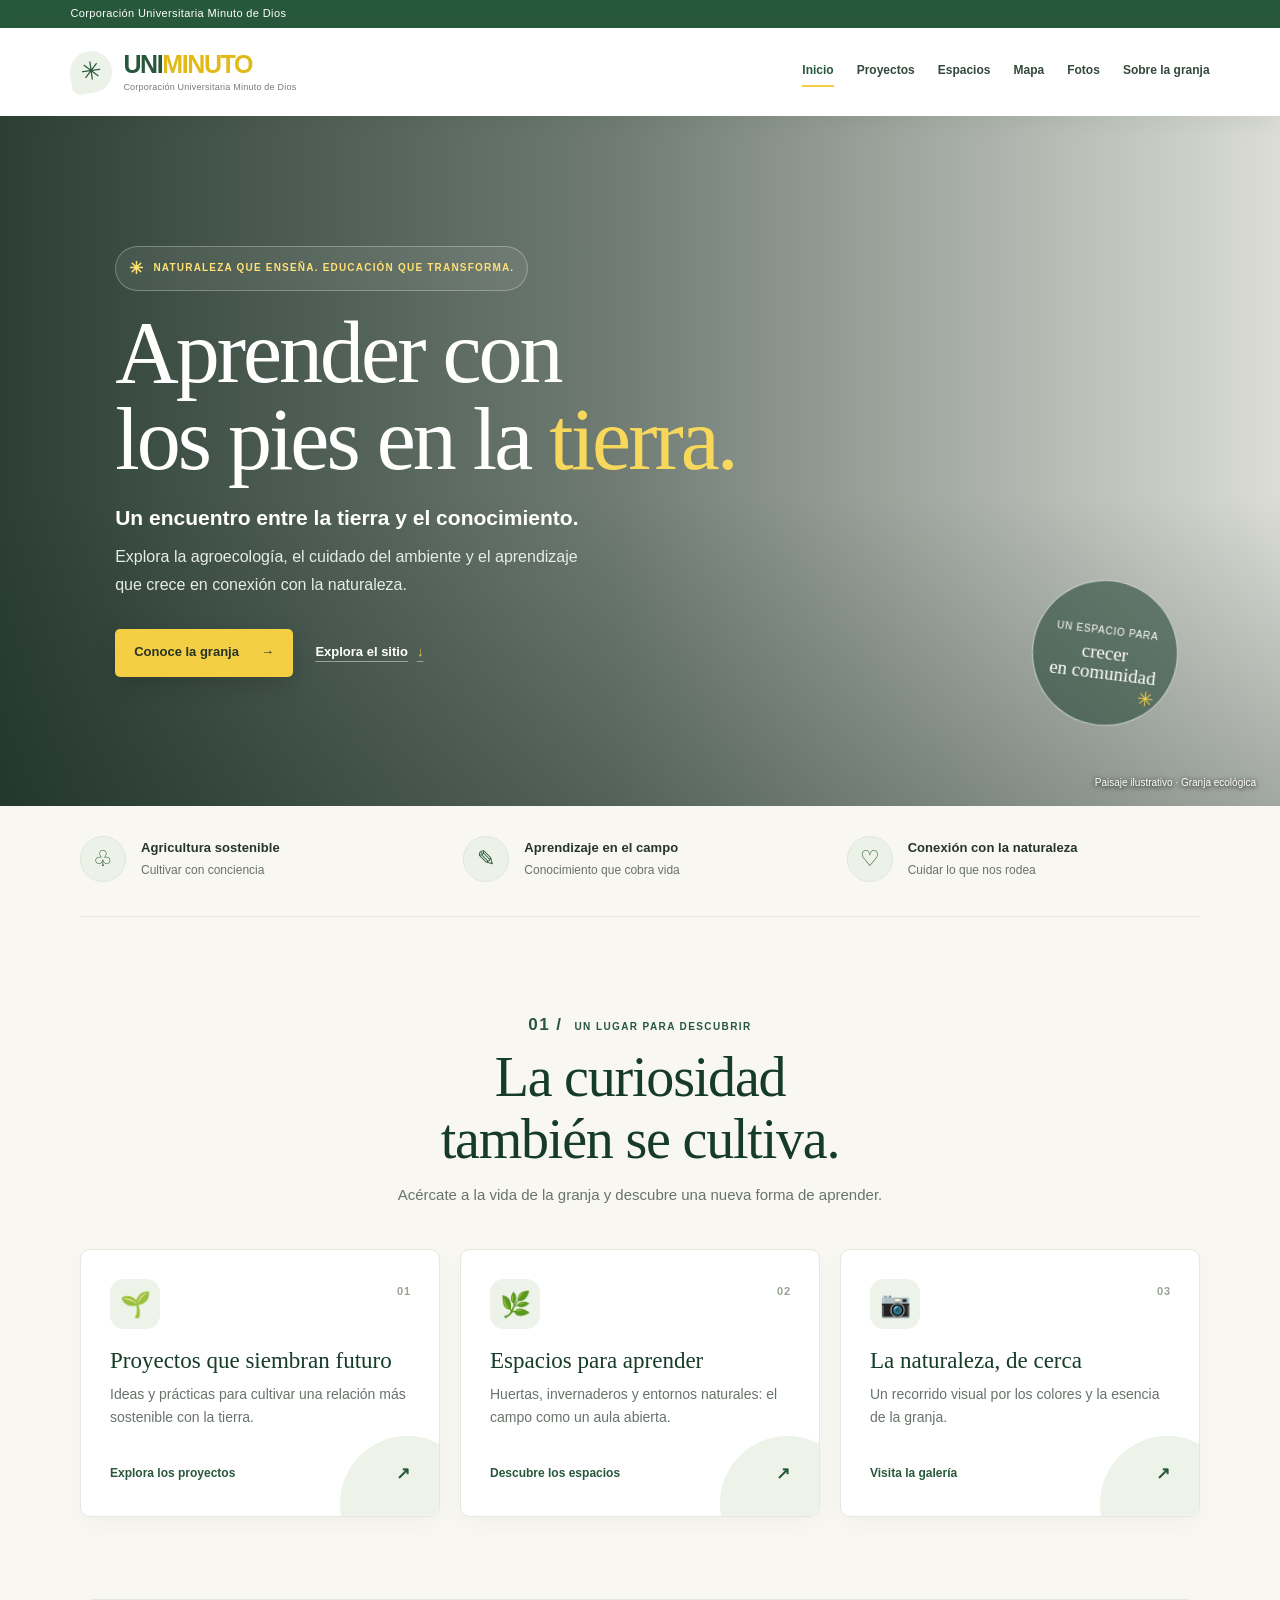
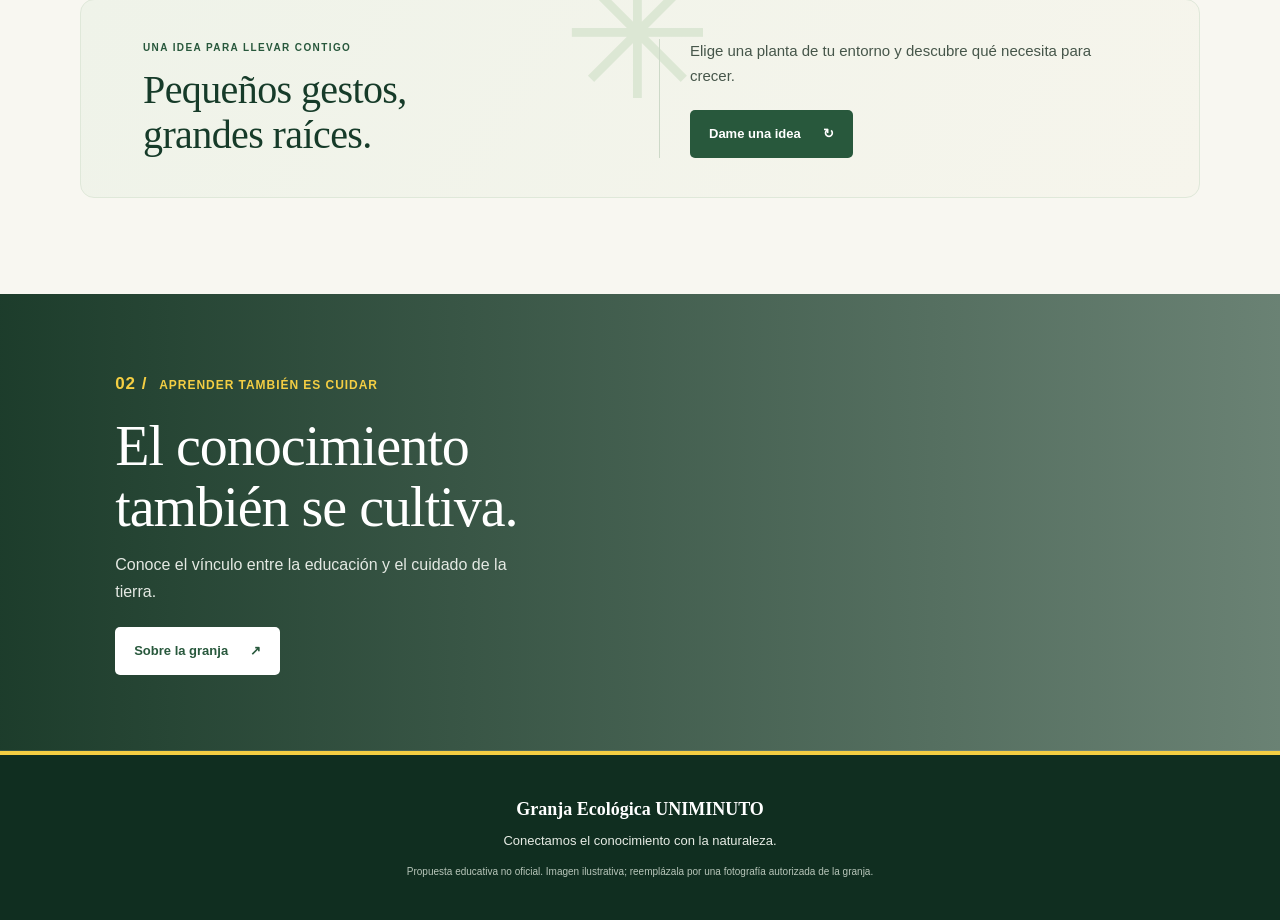
==== index.html @ 25db12ad "Upload Granja UNIMINUTO website" ====
<!DOCTYPE html>
<html lang="es">

<head>
    <meta charset="UTF-8">
    <meta name="viewport" content="width=device-width, initial-scale=1.0">
    <meta name="description"
        content="Conoce la Granja Ecológica UNIMINUTO: un espacio para aprender, cultivar y cuidar la naturaleza.">
    <meta name="theme-color" content="#173b2a">
    <title>Granja Ecológica UNIMINUTO | Inicio</title>
    <link rel="stylesheet" href="css/estilos.css">
    <script src="js/script.js" defer></script>
</head>

<body>
    <a class="skip-link" href="#contenido">Saltar al contenido</a>
    <div class="topline">Corporación Universitaria Minuto de Dios</div>
    <header class="site-header home-header">
        <a class="brand" href="index.html" aria-label="Granja Ecológica UNIMINUTO, inicio">
            <span class="brand-mark" aria-hidden="true">✳</span>
            <span class="brand-copy">
                <span class="brand-name">UNI<span>MINUTO</span></span>
                <span class="brand-caption">Corporación Universitaria Minuto de Dios</span>
            </span>
        </a>
        <button class="menu-toggle" type="button" aria-label="Abrir menú" aria-expanded="false"
            aria-controls="main-navigation">
            <span class="menu-toggle-icon" aria-hidden="true"><span></span><span></span></span>
        </button>
        <nav class="main-nav" id="main-navigation" aria-label="Navegación principal">
            <a class="active" href="index.html" aria-current="page">Inicio</a>
            <a href="modulos/proyectos/proyectos.html">Proyectos</a>
            <a href="modulos/espacios/espacios.html">Espacios</a>
            <a href="modulos/mapa/mapa.html">Mapa</a>
            <a href="modulos/fotos/fotos.html">Fotos</a>
            <a href="modulos/sobre-la-granja/sobre-la-granja.html">Sobre la granja</a>
        </nav>
    </header>
    <main id="contenido">
        <section class="hero">
            <div class="hero-shade"></div>
            <div class="hero-content">
                <p class="eyebrow"><span aria-hidden="true">✳</span> Naturaleza que enseña. Educación que transforma.</p>
                <h1>Aprender con<br>los pies en la <span>tierra.</span></h1>
                <p class="hero-lead">Un encuentro entre la tierra y el conocimiento.</p>
                <p class="hero-copy">Explora la agroecología, el cuidado del ambiente y el aprendizaje que crece en
                    conexión con la naturaleza.</p><a class="button button-yellow"
                    href="modulos/sobre-la-granja/sobre-la-granja.html">Conoce la granja <span aria-hidden="true">→</span></a>
                <a class="hero-text-link" href="#descubre">Explora el sitio <span aria-hidden="true">↓</span></a>
            </div>
            <div class="hero-stamp" aria-hidden="true"><span>Un espacio para</span><strong>crecer<br>en comunidad</strong><i>✳</i></div>
            <span class="photo-caption">Paisaje ilustrativo · Granja ecológica</span>
        </section>
        <section class="essence section-wrap" aria-label="Nuestra esencia">
            <article><span class="round-icon" aria-hidden="true">♧</span>
                <div><strong>Agricultura sostenible</strong><small>Cultivar con conciencia</small></div>
            </article>
            <article><span class="round-icon" aria-hidden="true">✎</span>
                <div><strong>Aprendizaje en el campo</strong><small>Conocimiento que cobra vida</small></div>
            </article>
            <article><span class="round-icon" aria-hidden="true">♡</span>
                <div><strong>Conexión con la naturaleza</strong><small>Cuidar lo que nos rodea</small></div>
            </article>
        </section>
        <section class="discover section-wrap" id="descubre">
            <div class="section-heading">
                <p class="eyebrow dark-eyebrow"><span aria-hidden="true">01 /</span> Un lugar para descubrir</p>
                <h2>La curiosidad<br>también se cultiva.</h2>
                <p>Acércate a la vida de la granja y descubre una nueva forma de aprender.</p>
            </div>
            <div class="feature-grid"><a class="feature-card" href="modulos/proyectos/proyectos.html"><span
                        class="feature-icon" aria-hidden="true">🌱</span><span class="feature-number">01</span>
                    <h3>Proyectos que siembran futuro</h3>
                    <p>Ideas y prácticas para cultivar una relación más sostenible con la tierra.</p><span
                        class="text-link">Explora los proyectos <span aria-hidden="true">↗</span></span>
                </a><a class="feature-card" href="modulos/espacios/espacios.html"><span class="feature-icon"
                        aria-hidden="true">🌿</span>
                    <span class="feature-number">02</span>
                    <h3>Espacios para aprender</h3>
                    <p>Huertas, invernaderos y entornos naturales: el campo como un aula abierta.</p><span
                        class="text-link">Descubre los espacios <span aria-hidden="true">↗</span></span>
                </a><a class="feature-card" href="modulos/fotos/fotos.html"><span class="feature-icon"
                        aria-hidden="true">📷</span>
                    <span class="feature-number">03</span>
                    <h3>La naturaleza, de cerca</h3>
                    <p>Un recorrido visual por los colores y la esencia de la granja.</p><span class="text-link">Visita
                        la galería <span aria-hidden="true">↗</span></span>
                </a></div>
        </section>
        <section class="green-prompt section-wrap" aria-labelledby="green-prompt-title">
            <div class="prompt-decoration" aria-hidden="true">✳</div>
            <div class="prompt-copy">
                <p class="eyebrow dark-eyebrow">Una idea para llevar contigo</p>
                <h2 id="green-prompt-title">Pequeños gestos,<br>grandes raíces.</h2>
            </div>
            <div class="prompt-action">
                <p class="prompt-tip" id="green-tip" aria-live="polite">Elige una planta de tu entorno y descubre qué necesita para crecer.</p>
                <button class="button button-green" id="new-green-tip" type="button">Dame una idea <span aria-hidden="true">↻</span></button>
            </div>
        </section>
        <section class="closing-banner">
            <div>
                <p class="eyebrow"><span aria-hidden="true">02 /</span> Aprender también es cuidar</p>
                <h2>El conocimiento<br>también se cultiva.</h2>
                <p>Conoce el vínculo entre la educación y el cuidado de la tierra.</p><a class="button button-light"
                    href="modulos/sobre-la-granja/sobre-la-granja.html">Sobre la granja <span aria-hidden="true">↗</span></a>
            </div>
        </section>
    </main>
    <footer class="site-footer"><a class="footer-brand" href="index.html">Granja Ecológica UNIMINUTO</a>
        <p>Conectamos el conocimiento con la naturaleza.</p><small>Propuesta educativa no oficial. Imagen ilustrativa;
            reemplázala por una fotografía autorizada de la granja.</small>
    </footer>
</body>

</html>
---- css/estilos.css ----
:root {
    --green: #275b3d;
    --deep: #173b2a;
    --gold: #f4cf24;
    --ink: #26352b;
    --muted: #68736a;
    --paper: #fbfaf6;
    --white: #fff;
    --serif: Georgia, 'Times New Roman', serif
}

* {
    box-sizing: border-box
}

html {
    scroll-behavior: smooth
}

body {
    margin: 0;
    color: var(--ink);
    background: var(--paper);
    font-family: Arial, Helvetica, sans-serif;
    line-height: 1.6
}

.topline {
    height: 26px;
    padding: 3px max(5.5vw, 22px);
    background: var(--green);
    color: #fff;
    font-size: 11px
}

.site-header {
    min-height: 86px;
    padding: 14px max(5.5vw, 22px);
    display: flex;
    align-items: center;
    justify-content: space-between;
    gap: 28px;
    background: #fff
}

.brand {
    display: flex;
    flex-direction: column;
    text-decoration: none;
    color: var(--green);
    line-height: 1.1
}

.brand-name {
    font-weight: 800;
    font-size: 27px;
    letter-spacing: -1.4px
}

.brand-name span {
    color: #e2b916
}

.brand-caption {
    font-size: 9px;
    color: #737d75;
    margin-top: 5px
}

.main-nav {
    display: flex;
    align-items: center;
    gap: clamp(14px, 2.3vw, 34px)
}

.main-nav a {
    color: #35483c;
    text-decoration: none;
    font-size: 13px;
    padding: 8px 0;
    border-bottom: 2px solid transparent
}

.main-nav a:hover,
.main-nav a.active {
    color: var(--green);
    border-color: var(--gold)
}

.menu-toggle {
    display: none;
    border: 0;
    background: transparent;
    font-size: 26px;
    color: var(--green);
    cursor: pointer
}

.hero {
    position: relative;
    min-height: 580px;
    display: flex;
    align-items: center;
    background-image: url('https://images.unsplash.com/photo-1500382017468-9049fed747ef?auto=format&fit=crop&w=2000&q=85');
    background-size: cover;
    background-position: center 54%;
    color: white
}

.hero-shade {
    position: absolute;
    inset: 0;
    background: linear-gradient(90deg, rgba(12, 31, 23, .78), rgba(12, 31, 23, .44) 48%, rgba(12, 31, 23, .04))
}

.hero-content {
    position: relative;
    z-index: 1;
    width: min(720px, 90%);
    margin-left: max(8vw, 28px);
    padding: 70px 0
}

.eyebrow {
    margin: 0 0 18px;
    color: var(--gold);
    font-size: 12px;
    font-weight: 700;
    letter-spacing: .08em;
    text-transform: uppercase
}

.eyebrow span {
    font-size: 17px;
    margin-right: 8px
}

.hero h1 {
    margin: 0 0 20px;
    font-size: clamp(42px, 6vw, 68px);
    line-height: 1.03;
    letter-spacing: -2.2px
}

.hero h1 span {
    color: var(--gold)
}

.hero-lead {
    font-size: 19px;
    font-weight: 700;
    margin: 0 0 6px
}

.hero-copy {
    max-width: 510px;
    margin: 0 0 28px;
    color: #f1f3ee;
    font-size: 16px
}

.button {
    display: inline-flex;
    gap: 22px;
    align-items: center;
    padding: 12px 18px;
    text-decoration: none;
    font-size: 13px;
    font-weight: 700;
    border-radius: 3px;
    transition: transform .2s
}

.button:hover {
    transform: translateY(-2px)
}

.button-yellow {
    background: var(--gold);
    color: #253326
}

.button-light {
    background: white;
    color: var(--green)
}

.photo-caption {
    position: absolute;
    bottom: 13px;
    right: 22px;
    font-size: 10px;
    color: #f3f3eb
}

.section-wrap {
    width: min(1120px, 88%);
    margin: 0 auto
}

.essence {
    display: grid;
    grid-template-columns: repeat(3, 1fr);
    gap: 22px;
    padding: 34px 0;
    border-bottom: 1px solid #e6e6dc
}

.essence article {
    display: flex;
    align-items: center;
    gap: 13px
}

.round-icon {
    width: 40px;
    height: 40px;
    display: grid;
    place-items: center;
    border-radius: 50%;
    background: #edf2e9;
    color: var(--green);
    font-size: 21px
}

.essence strong,
.essence small {
    display: block
}

.essence strong {
    font-size: 13px
}

.essence small {
    font-size: 11px;
    color: var(--muted)
}

.discover {
    padding: 86px 0 92px
}

.section-heading {
    max-width: 560px;
    margin: 0 auto 34px;
    text-align: center
}

.dark-eyebrow {
    color: var(--green);
    margin-bottom: 9px
}

.section-heading h2,
.closing-banner h2 {
    font-family: var(--serif);
    font-size: clamp(34px, 4vw, 48px);
    line-height: 1.1;
    margin: 0 0 13px;
    font-weight: 500;
    color: var(--deep)
}

.section-heading>p:last-child {
    margin: 0;
    color: var(--muted)
}

.feature-grid {
    display: grid;
    grid-template-columns: repeat(3, 1fr);
    gap: 18px
}

.feature-card {
    min-height: 240px;
    padding: 26px;
    background: #fff;
    border: 1px solid #e9e9df;
    border-radius: 5px;
    text-decoration: none;
    color: inherit;
    box-shadow: 0 7px 22px rgba(27, 54, 36, .04);
    transition: transform .2s, box-shadow .2s
}

.feature-card:hover {
    transform: translateY(-4px);
    box-shadow: 0 12px 28px rgba(27, 54, 36, .1)
}

.feature-icon {
    font-size: 25px
}

.feature-card h3 {
    margin: 14px 0 8px;
    color: var(--deep);
    font-family: var(--serif);
    font-size: 22px;
    font-weight: 500;
    line-height: 1.2
}

.feature-card p {
    margin: 0 0 18px;
    color: var(--muted);
    font-size: 13px
}

.text-link {
    color: var(--green);
    font-size: 12px;
    font-weight: 700
}

.closing-banner {
    min-height: 340px;
    padding: 64px max(9vw, 28px);
    display: flex;
    align-items: center;
    background: linear-gradient(90deg, rgba(19, 58, 39, .94), rgba(19, 58, 39, .72)), url('https://images.unsplash.com/photo-1472396961693-142e6e269027?auto=format&fit=crop&w=1800&q=80') center/cover;
    color: #fff
}

.closing-banner>div {
    max-width: 510px
}

.closing-banner .eyebrow {
    color: var(--gold)
}

.closing-banner h2 {
    color: white;
    margin-bottom: 12px
}

.closing-banner p:not(.eyebrow) {
    color: #e4e9e3;
    margin: 0 0 22px
}

.site-footer {
    padding: 34px 22px;
    text-align: center;
    background: #102e20;
    color: #e7ece5
}

.footer-brand {
    font-weight: bold;
    color: white;
    text-decoration: none
}

.site-footer p {
    margin: 4px 0 10px;
    font-size: 13px
}

.site-footer small {
    color: #b8c6ba;
    font-size: 10px
}

.module-hero {
    padding: 72px max(7vw, 24px);
    background: linear-gradient(100deg, rgba(20, 60, 40, .92), rgba(20, 60, 40, .56)), url('https://images.unsplash.com/photo-1500382017468-9049fed747ef?auto=format&fit=crop&w=1800&q=80') center/cover;
    color: #fff
}

.module-hero h1 {
    margin: 0;
    font: 500 clamp(38px, 5vw, 58px)/1.1 var(--serif)
}

.module-hero p:last-child {
    max-width: 600px;
    color: #e4ece4
}

.module-content {
    width: min(900px, 88%);
    margin: 55px auto 75px
}

.map-frame {
    height: min(65vh, 560px);
    min-height: 360px;
    margin-top: 24px;
    overflow: hidden;
    border: 1px solid #e1e6dd;
    border-radius: 5px;
    background: #f0f3eb
}

.map-frame iframe {
    display: block;
    width: 100%;
    height: 100%;
    border: 0
}

.illustrated-map-frame {
    width: min(100%, 620px);
    margin: 24px auto;
    padding: 12px;
    overflow: hidden;
    border: 1px solid #e1e6dd;
    border-radius: 12px;
    background: #f5f2e8;
    box-shadow: 0 12px 30px rgba(23, 59, 42, .12)
}

.illustrated-map {
    display: block;
    width: 100%;
    height: auto;
    border: 0;
    border-radius: 7px
}

.spaces-map-preview {
    display: block;
    width: min(100%, 420px);
    margin: 24px auto;
    padding: 10px;
    overflow: hidden;
    border: 1px solid #e1e6dd;
    border-radius: 12px;
    background: #f5f2e8;
    box-shadow: 0 12px 30px rgba(23, 59, 42, .12);
    transition: transform .2s ease, box-shadow .2s ease
}

.spaces-map-preview:hover,
.spaces-map-preview:focus-visible {
    transform: translateY(-3px);
    box-shadow: 0 16px 34px rgba(23, 59, 42, .18)
}

.spaces-map-preview img {
    display: block;
    width: 100%;
    height: auto;
    border-radius: 7px
}

.map-disclaimer {
    color: var(--muted);
    font-size: 13px
}

.area-dialog {
    width: min(560px, calc(100% - 32px));
    max-width: none;
    max-height: min(90vh, 760px);
    padding: 0;
    overflow: auto;
    border: 1px solid #c8d1bc;
    border-radius: 14px;
    color: var(--ink);
    background: var(--paper);
    box-shadow: 0 24px 70px rgba(21, 39, 27, .3)
}

.area-dialog::backdrop {
    background: rgba(20, 33, 24, .68);
    backdrop-filter: blur(3px)
}

.area-dialog-content {
    position: relative;
    padding: 24px
}

.area-dialog-close {
    position: absolute;
    top: 32px;
    right: 32px;
    display: grid;
    width: 42px;
    height: 42px;
    place-items: center;
    border: 1px solid rgba(255, 255, 255, .8);
    border-radius: 50%;
    color: #fff;
    background: rgba(23, 59, 42, .9);
    font-size: 24px;
    line-height: 1;
    cursor: pointer
}

.area-dialog-close:hover,
.area-dialog-close:focus-visible {
    background: var(--green)
}

.area-dialog-image {
    display: block;
    width: 100%;
    max-height: 300px;
    aspect-ratio: 16 / 9;
    border-radius: 8px;
    background: #e7ecdf;
    object-fit: cover
}

.area-dialog-title {
    margin: 20px 0 8px;
    color: var(--deep);
    font: 500 clamp(24px, 4vw, 32px) var(--serif)
}

.area-dialog-description {
    margin: 0;
    color: var(--muted)
}

.illustrated-map g[role="button"] {
    cursor: pointer
}

.module-content h2 {
    color: var(--deep);
    font: 500 30px var(--serif)
}

.module-note {
    padding: 22px;
    border-left: 4px solid var(--gold);
    background: #f0f3eb;
    color: #46564a
}

.module-links {
    display: flex;
    flex-wrap: wrap;
    gap: 12px;
    margin-top: 25px
}

.module-links a {
    padding: 10px 14px;
    background: #fff;
    border: 1px solid #e1e6dd;
    border-radius: 3px;
    color: var(--green);
    text-decoration: none;
    font-size: 13px
}

@media(max-width:850px) {
    .site-header {
        position: relative;
        min-height: 74px
    }

    .menu-toggle {
        display: block
    }

    .main-nav {
        display: none;
        position: absolute;
        z-index: 5;
        top: 100%;
        left: 0;
        right: 0;
        padding: 12px 6%;
        background: #fff;
        box-shadow: 0 10px 15px #0001;
        align-items: stretch;
        flex-direction: column;
        gap: 2px
    }

    .main-nav.open {
        display: flex
    }

    .main-nav a {
        padding: 10px 0
    }

    .hero {
        min-height: 540px
    }

    .essence {
        grid-template-columns: 1fr;
        gap: 16px;
        padding: 25px 0
    }

    .feature-grid {
        grid-template-columns: 1fr
    }

    .feature-card {
        min-height: 0
    }

    .discover {
        padding: 62px 0
    }

    .closing-banner {
        min-height: 310px
    }
}

@media(max-width:480px) {
    .topline {
        font-size: 9px
    }

    .brand-name {
        font-size: 24px
    }

    .hero {
        min-height: 590px;
        background-position: 60% center
    }

    .hero-content {
        padding: 58px 0
    }

    .hero h1 {
        font-size: 43px
    }

    .hero-lead {
        font-size: 17px
    }

    .hero-copy {
        font-size: 14px
    }

    .photo-caption {
        font-size: 9px
    }

    .section-wrap {
        width: 88%
    }

    .discover {
        padding: 52px 0 62px
    }

    .closing-banner {
        padding: 50px 7%
    }
}

@media(max-width:600px) {
    .area-dialog-content {
        padding: 16px
    }

    .area-dialog-close {
        top: 24px;
        right: 24px
    }

    .area-dialog-image {
        max-height: 220px
    }
}

@media(prefers-reduced-motion:reduce) {
    *,
    *::before,
    *::after {
        scroll-behavior: auto !important;
        transition-duration: .01ms !important
    }
}

:root {
    --green: #28583c;
    --deep: #163b29;
    --gold: #f4ce43;
    --paper: #f8f7f1;
    --serif: Georgia, 'Times New Roman', serif
}

::selection {
    color: var(--deep);
    background: #f4ce4380
}

a:focus-visible,
button:focus-visible {
    outline: 3px solid #d2a900;
    outline-offset: 4px
}

.skip-link {
    position: fixed;
    z-index: 20;
    top: 12px;
    left: 12px;
    padding: 10px 14px;
    transform: translateY(-160%);
    border-radius: 5px;
    background: #fff;
    color: var(--deep);
    font-weight: 700
}

.skip-link:focus {
    transform: translateY(0)
}

.topline {
    height: auto;
    min-height: 28px;
    padding-top: 5px;
    padding-bottom: 5px;
    letter-spacing: .035em
}

.site-header {
    min-height: 88px;
    box-shadow: 0 4px 22px #193b2910
}

.home-header .brand {
    flex-direction: row;
    align-items: center;
    gap: 11px
}

.brand-mark {
    display: grid;
    width: 42px;
    height: 42px;
    place-items: center;
    border-radius: 50% 50% 50% 8px;
    transform: rotate(-8deg);
    background: #edf2e9;
    color: var(--green);
    font-size: 25px
}

.brand-copy {
    display: flex;
    flex-direction: column
}

.brand-name {
    font-size: 25px
}

.brand-caption {
    font-size: 9px;
    letter-spacing: .025em
}

.main-nav {
    gap: clamp(12px, 1.8vw, 28px)
}

.main-nav a {
    position: relative;
    padding: 10px 0;
    font-size: 12px;
    font-weight: 700;
    transition: color .2s ease
}

.main-nav a::after {
    position: absolute;
    right: 0;
    bottom: 4px;
    left: 0;
    height: 2px;
    transform: scaleX(0);
    transform-origin: left;
    background: var(--gold);
    content: "";
    transition: transform .2s ease
}

.main-nav a:hover::after,
.main-nav a:focus-visible::after,
.main-nav a.active::after {
    transform: scaleX(1)
}

.main-nav a:hover,
.main-nav a.active {
    border-color: transparent
}

.menu-toggle {
    width: 44px;
    height: 44px;
    padding: 10px;
    border-radius: 50%;
    background: #edf2e9
}

.menu-toggle-icon {
    display: grid;
    gap: 5px
}

.menu-toggle-icon span {
    display: block;
    width: 22px;
    height: 2px;
    border-radius: 2px;
    background: var(--green);
    transition: transform .2s ease
}

.menu-toggle[aria-expanded="true"] .menu-toggle-icon span:first-child {
    transform: translateY(3.5px) rotate(45deg)
}

.menu-toggle[aria-expanded="true"] .menu-toggle-icon span:last-child {
    transform: translateY(-3.5px) rotate(-45deg)
}

.hero {
    min-height: min(690px, calc(100svh - 116px));
    background-position: center 58%
}

.hero-shade {
    background: linear-gradient(90deg, rgba(11, 33, 22, .86), rgba(12, 34, 24, .58) 48%, rgba(12, 31, 23, .12)),
        linear-gradient(0deg, rgba(12, 31, 23, .28), transparent 45%)
}

.hero-content {
    width: min(760px, 84%);
    margin-left: max(9vw, 28px);
    padding: 92px 0
}

.hero .eyebrow {
    display: inline-flex;
    align-items: center;
    gap: 9px;
    padding: 8px 13px;
    border: 1px solid #ffffff48;
    border-radius: 99px;
    background: #ffffff12;
    color: #ffe174;
    font-size: 10px;
    letter-spacing: .12em;
    backdrop-filter: blur(8px)
}

.hero .eyebrow span {
    margin: 0
}

.hero h1 {
    max-width: 760px;
    margin-bottom: 18px;
    font-family: var(--serif);
    font-size: clamp(54px, 7.2vw, 88px);
    font-weight: 500;
    letter-spacing: -3px;
    line-height: .99
}

.hero h1 span {
    color: #f7d85b
}

.hero-lead {
    margin-bottom: 8px;
    font-size: clamp(17px, 2vw, 21px)
}

.hero-copy {
    max-width: 470px;
    margin-bottom: 30px;
    color: #e6ede5;
    line-height: 1.75
}

.button {
    min-height: 48px;
    padding: 13px 19px;
    border-radius: 5px;
    transition: transform .2s ease, box-shadow .2s ease, background-color .2s ease
}

.button-yellow {
    box-shadow: 0 8px 22px #0002
}

.button-yellow:hover {
    background: #ffdd59;
    box-shadow: 0 12px 24px #0003
}

.hero-text-link {
    display: inline-flex;
    align-items: center;
    gap: 9px;
    margin-left: 18px;
    color: #fff;
    font-size: 13px;
    font-weight: 700;
    text-decoration-color: #ffffff70;
    text-underline-offset: 5px
}

.hero-text-link span {
    color: var(--gold);
    transition: transform .2s ease
}

.hero-text-link:hover span {
    transform: translateY(3px)
}

.hero-stamp {
    position: absolute;
    right: max(8vw, 30px);
    bottom: 80px;
    z-index: 1;
    display: grid;
    width: 146px;
    height: 146px;
    align-content: center;
    justify-items: center;
    transform: rotate(7deg);
    border: 1px solid #ffffffa6;
    border-radius: 50%;
    background: #173b2a88;
    color: #fff;
    text-align: center;
    backdrop-filter: blur(6px)
}

.hero-stamp span {
    font-size: 10px;
    letter-spacing: .08em;
    text-transform: uppercase
}

.hero-stamp strong {
    margin-top: 4px;
    font: 500 19px/1.05 var(--serif)
}

.hero-stamp i {
    position: absolute;
    right: 18px;
    bottom: 15px;
    color: var(--gold);
    font-size: 20px;
    font-style: normal
}

.photo-caption {
    right: 24px;
    bottom: 15px;
    color: #fff;
    text-shadow: 0 1px 5px #000
}

.essence {
    gap: 30px;
    padding: 30px 0 34px
}

.essence article {
    gap: 15px
}

.round-icon {
    width: 46px;
    height: 46px;
    flex: 0 0 46px;
    border: 1px solid #dfe8d9;
    font-size: 22px
}

.essence strong {
    font-size: 13px;
    letter-spacing: .005em
}

.essence small {
    margin-top: 2px;
    font-size: 12px
}

.discover {
    padding: 94px 0 82px
}

.section-heading {
    margin-bottom: 42px
}

.dark-eyebrow {
    font-size: 10px;
    letter-spacing: .14em
}

.section-heading h2 {
    font-size: clamp(38px, 4.6vw, 56px);
    letter-spacing: -1.2px
}

.section-heading > p:last-child {
    font-size: 15px
}

.feature-grid {
    gap: 20px
}

.feature-card {
    position: relative;
    display: flex;
    min-height: 268px;
    flex-direction: column;
    overflow: hidden;
    padding: 29px;
    border-color: #e5e8df;
    border-radius: 10px;
    box-shadow: 0 8px 24px #193b2908;
    transition: transform .24s ease, border-color .24s ease, box-shadow .24s ease
}

.feature-card::after {
    position: absolute;
    right: -36px;
    bottom: -55px;
    width: 135px;
    height: 135px;
    border-radius: 50%;
    background: #edf3e8;
    content: "";
    transition: transform .3s ease
}

.feature-card:hover,
.feature-card:focus-visible {
    transform: translateY(-7px);
    border-color: #b8c9b3;
    box-shadow: 0 18px 38px #193b2917
}

.feature-card:hover::after {
    transform: scale(1.3)
}

.feature-icon,
.feature-number,
.feature-card h3,
.feature-card p,
.feature-card .text-link {
    position: relative;
    z-index: 1
}

.feature-icon {
    display: grid;
    width: 50px;
    height: 50px;
    place-items: center;
    border-radius: 14px;
    background: #edf3e8;
    font-size: 25px
}

.feature-number {
    position: absolute;
    top: 33px;
    right: 28px;
    color: #97a394;
    font-size: 11px;
    font-weight: 700;
    letter-spacing: .08em
}

.feature-card h3 {
    margin: 18px 0 8px;
    font-size: 23px
}

.feature-card p {
    font-size: 14px;
    line-height: 1.65
}

.text-link {
    display: flex;
    align-items: center;
    justify-content: space-between;
    gap: 12px;
    margin-top: auto;
    padding-top: 8px;
    font-size: 12px
}

.text-link span {
    font-size: 17px;
    transition: transform .2s ease
}

.feature-card:hover .text-link span {
    transform: translate(3px, -3px)
}

.green-prompt {
    position: relative;
    display: grid;
    grid-template-columns: 1fr 1fr;
    align-items: center;
    gap: 38px;
    margin-bottom: 96px;
    padding: 39px clamp(25px, 5vw, 62px);
    overflow: hidden;
    border: 1px solid #dfe8d9;
    border-radius: 14px;
    background: linear-gradient(120deg, #eff3e9, #f6f5ec)
}

.prompt-decoration {
    position: absolute;
    top: -54px;
    left: 43%;
    color: #dce7d4;
    font-size: 180px;
    line-height: 1
}

.prompt-copy,
.prompt-action {
    position: relative;
    z-index: 1
}

.prompt-copy .eyebrow {
    margin-bottom: 12px
}

.prompt-copy h2 {
    margin: 0;
    color: var(--deep);
    font: 500 clamp(28px, 3.4vw, 40px)/1.12 var(--serif);
    letter-spacing: -.6px
}

.prompt-action {
    padding-left: 30px;
    border-left: 1px solid #cdd9c8
}

.prompt-tip {
    min-height: 55px;
    margin: 0 0 16px;
    color: #46564a;
    font-size: 15px;
    line-height: 1.65
}

.button-green {
    border: 0;
    background: var(--green);
    color: #fff;
    cursor: pointer;
    font: inherit;
    font-size: 13px;
    font-weight: 700
}

.button-green:hover {
    background: var(--deep);
    box-shadow: 0 8px 20px #173b2a24
}

.closing-banner {
    min-height: 390px;
    padding: 76px max(9vw, 28px);
    background-image: linear-gradient(90deg, rgba(15, 49, 31, .94), rgba(19, 58, 39, .62)),
        url('https://images.unsplash.com/photo-1472396961693-142e6e269027?auto=format&fit=crop&w=1800&q=80');
    background-position: center 54%
}

.closing-banner h2 {
    font-size: clamp(40px, 5vw, 56px);
    letter-spacing: -1px
}

.closing-banner p:not(.eyebrow) {
    max-width: 430px;
    line-height: 1.7
}

.button-light:hover {
    background: #f2f4ea;
    box-shadow: 0 8px 20px #0002
}

.site-footer {
    padding: 40px 22px;
    border-top: 4px solid var(--gold)
}

.footer-brand {
    font-family: var(--serif);
    font-size: 18px
}

.site-footer p {
    margin: 7px 0 12px
}

.site-footer small {
    display: block;
    max-width: 660px;
    margin: 0 auto;
    line-height: 1.6
}

@media (max-width: 850px) {
    .site-header {
        min-height: 76px
    }

    .main-nav {
        padding: 12px 6% 18px;
        border-top: 1px solid #edf0e9
    }

    .main-nav a {
        padding: 11px 0
    }

    .main-nav a::after {
        bottom: 5px;
        right: auto;
        width: 36px
    }

    .hero {
        min-height: 590px
    }

    .hero-content {
        width: 82%;
        margin-left: 7%;
        padding: 76px 0
    }

    .hero-stamp {
        right: 6%;
        bottom: 47px;
        width: 118px;
        height: 118px
    }

    .hero-stamp strong {
        font-size: 16px
    }

    .essence {
        grid-template-columns: 1fr;
        gap: 17px;
        padding: 27px 0
    }

    .essence article {
        max-width: 360px
    }

    .feature-grid {
        grid-template-columns: 1fr
    }

    .feature-card {
        min-height: 0
    }

    .green-prompt {
        margin-bottom: 70px;
        gap: 24px
    }
}

@media (max-width: 600px) {
    .topline {
        padding-left: 6%;
        font-size: 9px
    }

    .site-header {
        padding-right: 5%;
        padding-left: 5%
    }

    .brand-mark {
        width: 36px;
        height: 36px;
        font-size: 21px
    }

    .brand-name {
        font-size: 22px
    }

    .brand-caption {
        font-size: 8px
    }

    .hero {
        min-height: 650px;
        align-items: flex-start;
        background-position: 62% center
    }

    .hero-shade {
        background: linear-gradient(90deg, rgba(11, 33, 22, .83), rgba(12, 34, 24, .46)),
            linear-gradient(0deg, rgba(12, 31, 23, .4), transparent 60%)
    }

    .hero-content {
        width: 88%;
        margin-left: 6%;
        padding: 75px 0 185px
    }

    .hero .eyebrow {
        max-width: 100%;
        font-size: 9px;
        letter-spacing: .07em
    }

    .hero h1 {
        font-size: clamp(48px, 14vw, 66px);
        letter-spacing: -2px
    }

    .hero-copy {
        font-size: 14px
    }

    .hero-stamp {
        right: 7%;
        bottom: 47px;
        width: 105px;
        height: 105px
    }

    .hero-stamp span {
        font-size: 8px
    }

    .hero-stamp strong {
        font-size: 14px
    }

    .hero-stamp i {
        right: 12px;
        bottom: 11px;
        font-size: 16px
    }

    .hero-text-link {
        margin-left: 12px;
        font-size: 12px
    }

    .photo-caption {
        right: auto;
        bottom: 14px;
        left: 6%;
        max-width: 55%;
        font-size: 9px
    }

    .section-wrap {
        width: 88%
    }

    .discover {
        padding: 64px 0
    }

    .section-heading {
        margin-bottom: 30px
    }

    .section-heading h2 {
        font-size: 40px
    }

    .feature-card {
        padding: 24px
    }

    .green-prompt {
        grid-template-columns: 1fr;
        gap: 22px;
        margin-bottom: 58px;
        padding: 30px 25px
    }

    .prompt-decoration {
        top: -20px;
        left: 68%;
        font-size: 130px
    }

    .prompt-action {
        padding: 20px 0 0;
        border-top: 1px solid #cdd9c8;
        border-left: 0
    }

    .prompt-tip {
        min-height: auto;
        font-size: 14px
    }

    .closing-banner {
        min-height: 350px;
        padding: 56px 7%
    }
}

@media (prefers-reduced-motion: reduce) {
    .main-nav a::after,
    .menu-toggle-icon span,
    .hero-text-link span,
    .feature-card::after,
    .text-link span {
        transition: none
    }
}
/* Estilos exclusivos del módulo "Sobre la granja" */
.about-intro > p {
    max-width: 880px;
}

.about-section {
    display: grid;
    grid-template-columns: minmax(0, 1fr) minmax(240px, .85fr);
    align-items: center;
    gap: clamp(24px, 5vw, 56px);
    margin-top: 64px;
    padding-top: 42px;
    border-top: 1px solid #e4e7df;
}

.about-section-copy h2,
.about-facts h2 {
    margin-top: 0;
}

.about-eyebrow {
    margin-bottom: 8px;
    color: #927719;
    font-size: 12px;
    font-weight: 700;
    letter-spacing: .08em;
    text-transform: uppercase;
}

.about-placeholder {
    padding: 12px 15px;
    border-left: 3px solid var(--gold);
    background: #f0f3eb;
    color: #59665b;
    font-size: 13px;
}

.about-image-placeholder {
    min-height: 235px;
    display: flex;
    flex-direction: column;
    align-items: center;
    justify-content: center;
    gap: 8px;
    padding: 24px;
    border: 1px dashed #b8c6b8;
    border-radius: 4px;
    background: linear-gradient(135deg, #e8eee3, #f5f4e9);
    color: var(--deep);
    text-align: center;
}

.about-image-placeholder span {
    font-family: var(--serif);
    font-size: 22px;
}

.about-image-placeholder small {
    color: var(--muted);
    font-size: 12px;
}

.about-section-reverse .about-section-copy {
    order: 2;
}

.about-section-reverse .about-image-placeholder {
    order: 1;
}

.about-facts {
    margin-top: 64px;
    padding-top: 42px;
    border-top: 1px solid #e4e7df;
}

.about-facts-grid {
    display: grid;
    grid-template-columns: repeat(3, minmax(0, 1fr));
    gap: 16px;
    margin: 24px 0;
}

.about-fact-card {
    padding: 22px;
    border: 1px solid #e1e6dd;
    border-radius: 4px;
    background: #fff;
}

.about-fact-card h3 {
    margin: 0 0 8px;
    color: var(--deep);
    font-family: var(--serif);
    font-size: 21px;
}

.about-fact-card p {
    margin-bottom: 0;
    font-size: 14px;
}

@media (max-width: 700px) {
    .about-section {
        grid-template-columns: 1fr;
        margin-top: 44px;
        padding-top: 30px;
    }

    .about-section-reverse .about-section-copy,
    .about-section-reverse .about-image-placeholder {
        order: initial;
    }

    .about-facts {
        margin-top: 44px;
        padding-top: 30px;
    }

    .about-facts-grid {
        grid-template-columns: 1fr;
    }
}

/* Contenedor principal de la galería */
.galeria {
  width: 95%;
  max-width: 1450px;
  margin: 40px auto;
}

/* Título y descripción */
.galeria-encabezado {
  max-width: 850px;
  margin-bottom: 40px;
}

.galeria-etiqueta {
  color: #28613d;
  font-size: 14px;
  font-weight: bold;
  text-transform: uppercase;
}

.galeria-encabezado h1 {
  margin: 12px 0;
  color: #102d4d;
  font-size: 42px;
}

.galeria-descripcion {
  color: #526174;
  font-size: 18px;
  line-height: 1.7;
}

/* Botones de filtro */
.filtros {
  display: flex;
  flex-wrap: wrap;
  gap: 10px;
  margin-bottom: 30px;
}

.filtro {
  padding: 12px 20px;
  border: 1px solid #d8e0e8;
  border-radius: 6px;
  background-color: white;
  color: #102d4d;
  font-size: 16px;
  cursor: pointer;
}

.filtro.activo {
  border-color: #06447d;
  background-color: #06447d;
  color: white;
}

/* Cuadrícula y tarjetas */
.galeria-grid {
  display: grid;
  grid-template-columns: repeat(3, 1fr);
  gap: 24px;
}

.foto-card {
  overflow: hidden;
  border-radius: 8px;
  background-color: #edf5ed;
}

.foto-card img {
  display: block;
  width: 100%;
  aspect-ratio: 1.25 / 1;
  object-fit: cover;
}

.foto-pie {
  display: flex;
  align-items: center;
  justify-content: space-between;
  padding: 12px 18px;
  color: #102d4d;
}

.foto-pie p {
  margin: 0;
}

/* Ajustes para pantallas pequeñas */
@media (max-width: 800px) {
  .galeria-grid {
    grid-template-columns: repeat(2, 1fr);
  }
}

@media (max-width: 550px) {
  .galeria-grid {
    grid-template-columns: 1fr;
  }

  .galeria-encabezado h1 {
    font-size: 34px;
  }
}

/*Estilo al abrir la imagen*/
/* Fondo oscuro que cubre la página */
.visor-fotos {
  position: fixed;
  inset: 0;
  z-index: 1000;
  display: flex;
  align-items: center;
  justify-content: center;
  padding: 20px;
  background-color: rgba(15, 32, 48, 0.78);
}

/* Mantiene oculta la ventana hasta que la abramos */
.visor-fotos[hidden] {
  display: none;
}

/* Panel blanco */
.visor-panel {
  position: relative;
  width: 100%;
  max-width: 1120px;
  max-height: 95vh;
  overflow-y: auto;
  padding: 24px 30px 18px;
  border-radius: 10px;
  background-color: white;
}

/* Botón de cerrar */
.visor-cerrar {
  position: absolute;
  top: 12px;
  right: 18px;
  border: 0;
  background: transparent;
  color: #526174;
  font-size: 30px;
  cursor: pointer;
}

.visor-panel h2 {
  margin: 0 40px 8px 0;
  color: #192d42;
}

.visor-descripcion {
  margin: 0 0 20px;
  color: #657386;
}

/* Foto ampliada */
.visor-panel img {
  display: block;
  width: 100%;
  max-height: 68vh;
  object-fit: contain;
}

/* Flechas y contador */
.visor-controles {
  display: grid;
  grid-template-columns: 1fr auto 1fr;
  align-items: center;
  margin-top: 24px;
  color: #657386;
}

.visor-controles button {
  width: 46px;
  height: 46px;
  border: 1px solid #d8e0e8;
  border-radius: 6px;
  background-color: white;
  color: #192d42;
  font-size: 22px;
  cursor: pointer;
}

#fotoSiguiente {
  justify-self: end;
}

@media (max-width: 600px) {
  .visor-panel {
    padding: 22px 16px 16px;
  }

  .visor-panel img {
    max-height: 60vh;
  }
}

.boton-ampliar {
  border: 0;
  background: transparent;
  color: inherit;
  font-size: 20px;
  cursor: pointer;
}
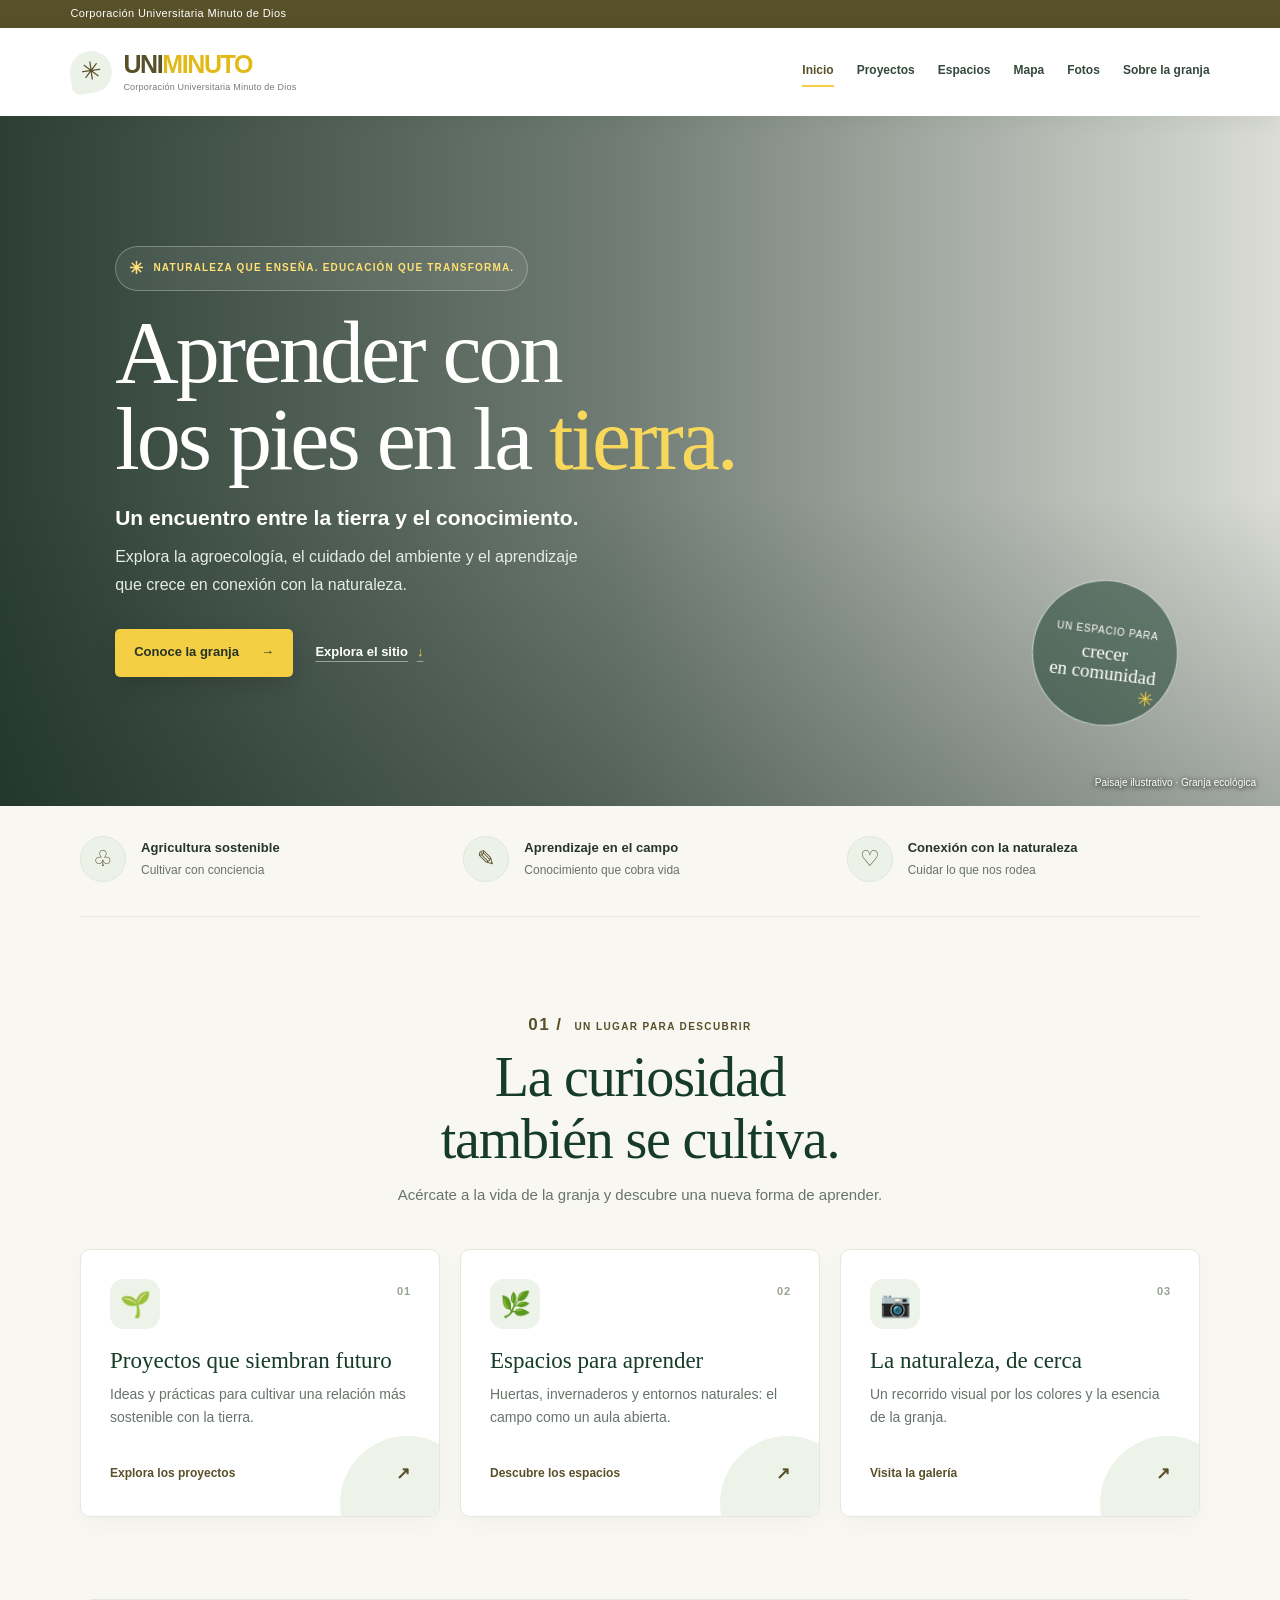
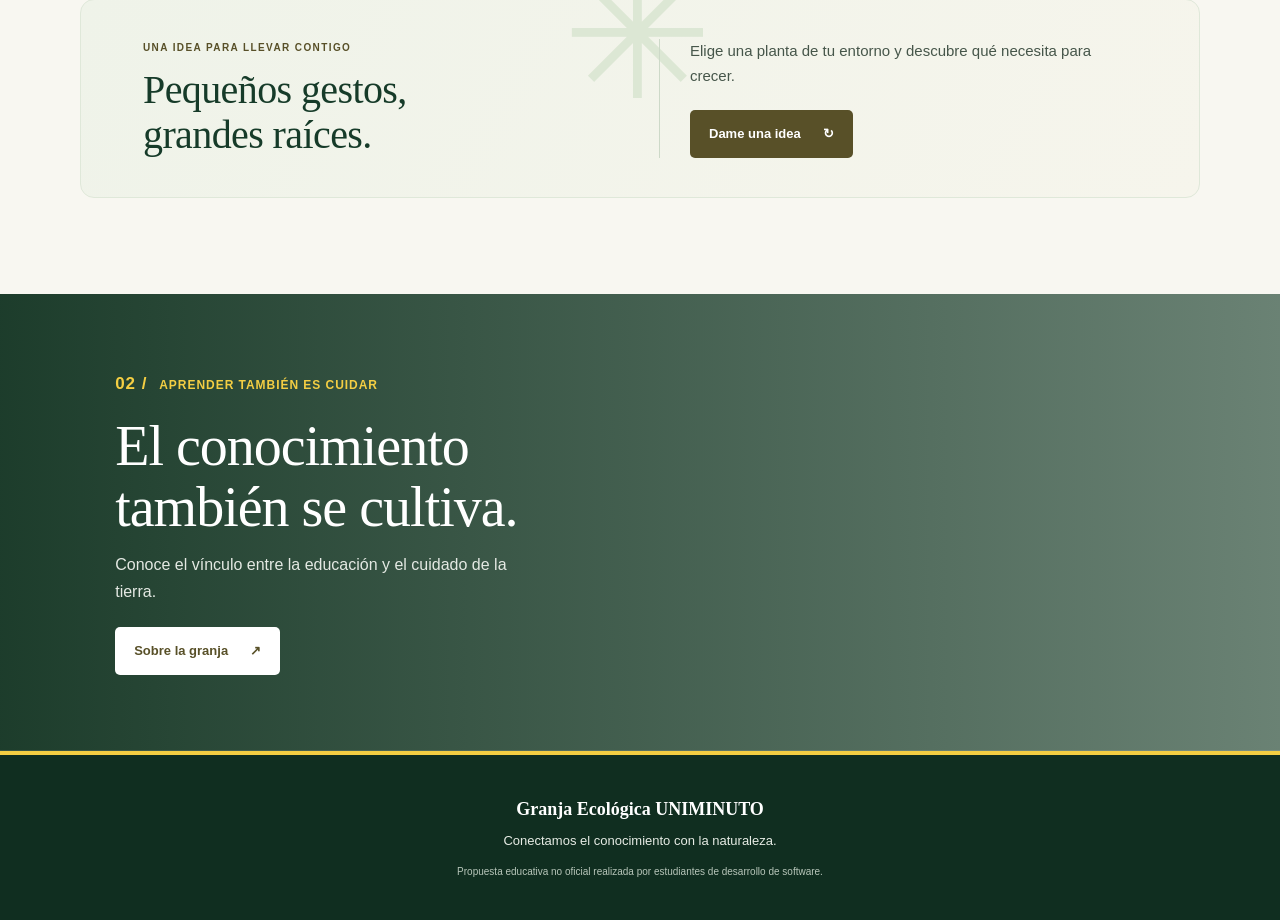
==== commit 0a4f43d3: "Cambio de texto pie de pagina xd" ====
--- a/index.html
+++ b/index.html
@@ -108,9 +108,8 @@
         </section>
     </main>
     <footer class="site-footer"><a class="footer-brand" href="index.html">Granja Ecológica UNIMINUTO</a>
-        <p>Conectamos el conocimiento con la naturaleza.</p><small>Propuesta educativa no oficial. Imagen ilustrativa;
-            reemplázala por una fotografía autorizada de la granja.</small>
+        <p>Conectamos el conocimiento con la naturaleza.</p><small>Propuesta educativa no oficial realizada por estudiantes de desarrollo de software.</small>
     </footer>
 </body>
 
-</html>
+</html>
--- a/css/estilos.css
+++ b/css/estilos.css
@@ -474,6 +474,10 @@
 .area-dialog-content {
     position: relative;
     padding: 24px
+}
+
+.area-dialog-gallery {
+    width: 100%
 }
 
 .area-dialog-close {
@@ -501,11 +505,45 @@
 .area-dialog-image {
     display: block;
     width: 100%;
-    max-height: 300px;
-    aspect-ratio: 16 / 9;
+    height: min(52vh, 420px);
+    min-height: 180px;
     border-radius: 8px;
     background: #e7ecdf;
-    object-fit: cover
+    object-fit: contain
+}
+
+.area-gallery-controls {
+    display: flex;
+    align-items: center;
+    justify-content: center;
+    gap: 18px;
+    margin-top: 12px
+}
+
+.area-gallery-button {
+    display: grid;
+    width: 40px;
+    height: 40px;
+    place-items: center;
+    border: 1px solid #c8d1bc;
+    border-radius: 50%;
+    color: var(--deep);
+    background: #fff;
+    font-size: 20px;
+    cursor: pointer
+}
+
+.area-gallery-button:hover,
+.area-gallery-button:focus-visible {
+    color: #fff;
+    background: var(--green)
+}
+
+.area-photo-count {
+    min-width: 48px;
+    color: var(--muted);
+    font-size: 14px;
+    text-align: center
 }
 
 .area-dialog-title {
@@ -670,7 +708,8 @@
     }
 
     .area-dialog-image {
-        max-height: 220px
+        height: min(42vh, 300px);
+        min-height: 150px
     }
 }
 
@@ -684,7 +723,7 @@
 }
 
 :root {
-    --green: #28583c;
+    --green: #585028;
     --deep: #163b29;
     --gold: #f4ce43;
     --paper: #f8f7f1;
@@ -1484,36 +1523,27 @@
     font-size: 13px;
 }
 
-.about-image-placeholder {
-    min-height: 235px;
-    display: flex;
-    flex-direction: column;
-    align-items: center;
-    justify-content: center;
-    gap: 8px;
-    padding: 24px;
-    border: 1px dashed #b8c6b8;
-    border-radius: 4px;
-    background: linear-gradient(135deg, #e8eee3, #f5f4e9);
-    color: var(--deep);
-    text-align: center;
-}
-
-.about-image-placeholder span {
-    font-family: var(--serif);
-    font-size: 22px;
-}
-
-.about-image-placeholder small {
-    color: var(--muted);
-    font-size: 12px;
+.about-image {
+    width: 100%;
+    min-width: 0;
+    aspect-ratio: 4 / 3;
+    overflow: hidden;
+    border-radius: 8px;
+    background: #e8eee3;
+}
+
+.about-image img {
+    display: block;
+    width: 100%;
+    height: 100%;
+    object-fit: cover;
 }
 
 .about-section-reverse .about-section-copy {
     order: 2;
 }
 
-.about-section-reverse .about-image-placeholder {
+.about-section-reverse .about-image {
     order: 1;
 }
 
@@ -1557,7 +1587,7 @@
     }
 
     .about-section-reverse .about-section-copy,
-    .about-section-reverse .about-image-placeholder {
+    .about-section-reverse .about-image {
         order: initial;
     }
 
@@ -1777,3 +1807,106 @@
   font-size: 20px;
   cursor: pointer;
 }
+
+/* ===== Módulo Proyectos ===== */
+.proy-stats {
+  display: grid;
+  grid-template-columns: repeat(auto-fit, minmax(200px, 1fr));
+  gap: 16px;
+  margin: 28px 0;
+}
+
+.proy-stat {
+  padding: 20px;
+  background: var(--white);
+  border: 1px solid #e1e6dd;
+  border-left: 4px solid var(--gold);
+  border-radius: 5px;
+}
+
+.proy-stat strong {
+  display: block;
+  color: var(--green);
+  font: 500 32px var(--serif);
+}
+
+.proy-stat span {
+  color: var(--muted);
+  font-size: 14px;
+}
+
+.proy-subtitulo {
+  margin: 42px 0 10px;
+  color: var(--deep);
+  font: 500 24px var(--serif);
+}
+
+.proy-tags {
+  display: flex;
+  flex-wrap: wrap;
+  gap: 10px;
+  margin-top: 14px;
+}
+
+.proy-tag {
+  padding: 6px 14px;
+  background: #f0f3eb;
+  border-radius: 20px;
+  color: var(--green);
+  font-size: 13px;
+  font-weight: 700;
+}
+
+.proy-areas {
+  display: grid;
+  grid-template-columns: repeat(auto-fit, minmax(260px, 1fr));
+  gap: 20px;
+  margin-top: 14px;
+}
+
+.proy-card {
+  padding: 22px 24px;
+  background: var(--white);
+  border: 1px solid #e1e6dd;
+  border-top: 4px solid var(--gold);
+  border-radius: 5px;
+}
+
+.proy-card h4 {
+  margin: 0 0 10px;
+  color: var(--green);
+  font: 500 20px var(--serif);
+}
+
+.proy-card ul {
+  margin: 0;
+  padding-left: 20px;
+  line-height: 1.8;
+}
+
+.proy-faq {
+  margin-top: 14px;
+}
+
+.proy-faq details {
+  margin-bottom: 10px;
+  padding: 14px 20px;
+  background: var(--white);
+  border: 1px solid #e1e6dd;
+  border-radius: 5px;
+}
+
+.proy-faq summary {
+  color: var(--green);
+  font-weight: 700;
+  cursor: pointer;
+}
+
+.proy-faq details[open] summary {
+  margin-bottom: 8px;
+}
+
+.proy-faq p {
+  margin: 0;
+  color: #46564a;
+}
